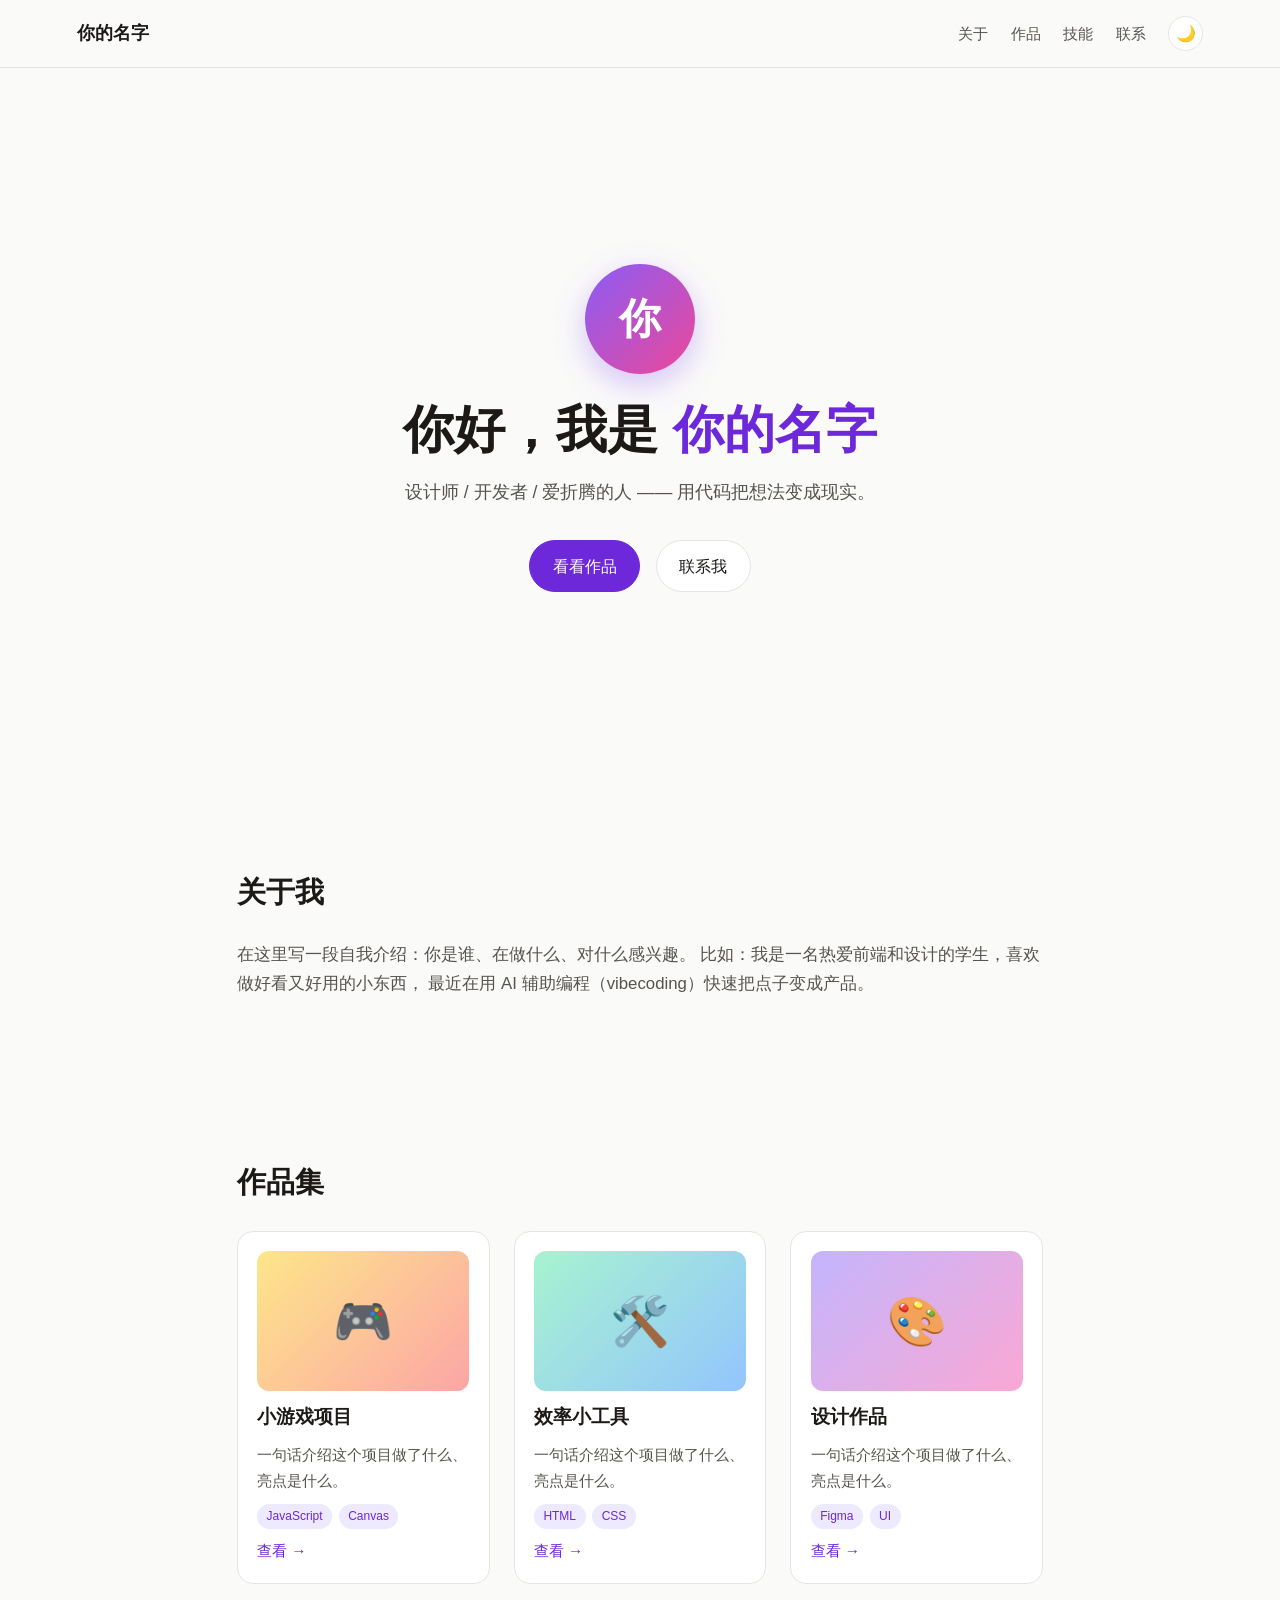
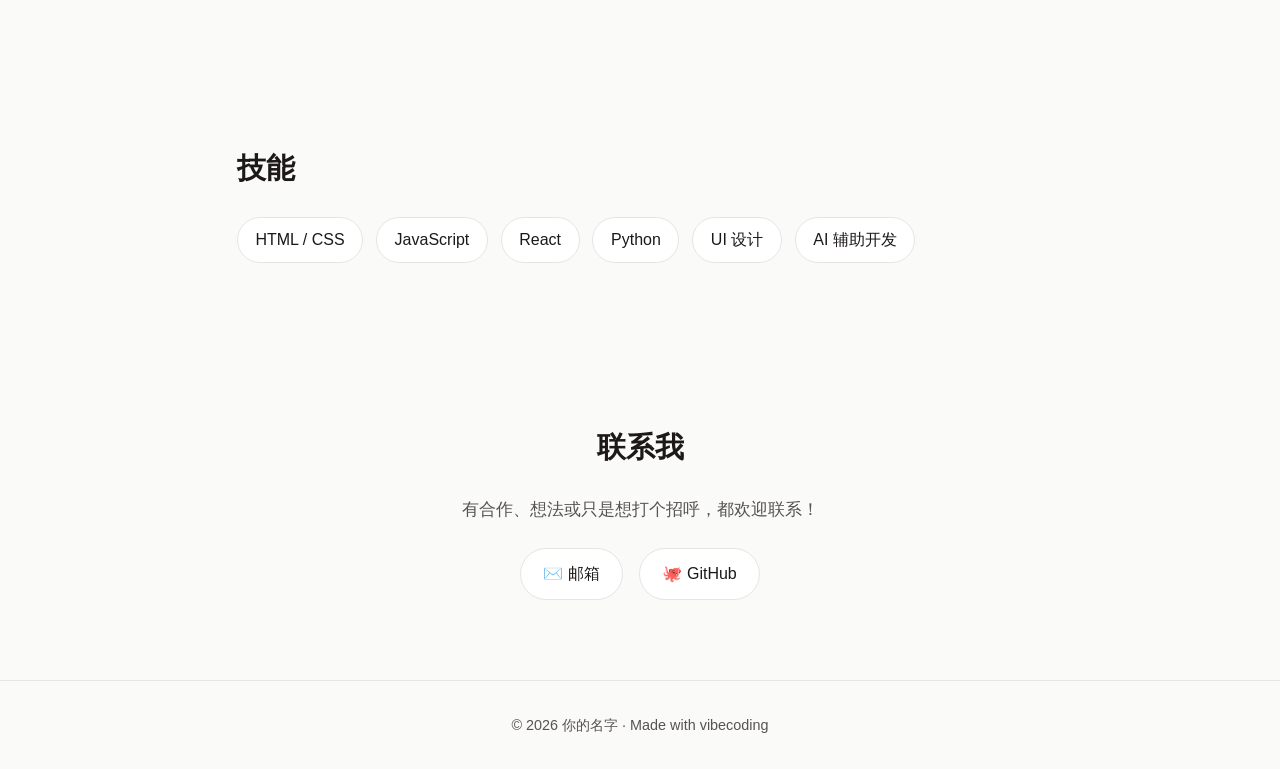
==== index.html @ b2f63c61 "Add personal homepage / portfolio Co-Authored-By: Claude Opus 5.5 <noreply@anthropic.com> Claude-Ses" ====
<!DOCTYPE html>
<html lang="zh-CN">
<head>
  <meta charset="UTF-8" />
  <meta name="viewport" content="width=device-width, initial-scale=1.0" />
  <title>你的名字 · 个人主页</title>
  <meta name="description" content="个人主页与作品集" />
  <link rel="stylesheet" href="style.css" />
</head>
<body>
  <header class="nav">
    <a class="logo" href="#top">你的名字</a>
    <nav>
      <a href="#about">关于</a>
      <a href="#projects">作品</a>
      <a href="#skills">技能</a>
      <a href="#contact">联系</a>
      <button id="theme-toggle" class="theme-toggle" aria-label="切换深浅色">🌙</button>
    </nav>
  </header>

  <main id="top">
    <section class="hero">
      <div class="avatar" aria-hidden="true">你</div>
      <h1>你好，我是 <span class="accent">你的名字</span></h1>
      <p class="tagline">设计师 / 开发者 / 爱折腾的人 —— 用代码把想法变成现实。</p>
      <div class="hero-actions">
        <a class="btn primary" href="#projects">看看作品</a>
        <a class="btn" href="#contact">联系我</a>
      </div>
    </section>

    <section id="about" class="section reveal">
      <h2>关于我</h2>
      <p>
        在这里写一段自我介绍：你是谁、在做什么、对什么感兴趣。
        比如：我是一名热爱前端和设计的学生，喜欢做好看又好用的小东西，
        最近在用 AI 辅助编程（vibecoding）快速把点子变成产品。
      </p>
    </section>

    <section id="projects" class="section reveal">
      <h2>作品集</h2>
      <div class="grid">
        <article class="card">
          <div class="card-cover c1">🎮</div>
          <h3>小游戏项目</h3>
          <p>一句话介绍这个项目做了什么、亮点是什么。</p>
          <div class="tags"><span>JavaScript</span><span>Canvas</span></div>
          <a class="card-link" href="#">查看 →</a>
        </article>
        <article class="card">
          <div class="card-cover c2">🛠️</div>
          <h3>效率小工具</h3>
          <p>一句话介绍这个项目做了什么、亮点是什么。</p>
          <div class="tags"><span>HTML</span><span>CSS</span></div>
          <a class="card-link" href="#">查看 →</a>
        </article>
        <article class="card">
          <div class="card-cover c3">🎨</div>
          <h3>设计作品</h3>
          <p>一句话介绍这个项目做了什么、亮点是什么。</p>
          <div class="tags"><span>Figma</span><span>UI</span></div>
          <a class="card-link" href="#">查看 →</a>
        </article>
      </div>
    </section>

    <section id="skills" class="section reveal">
      <h2>技能</h2>
      <ul class="skills">
        <li>HTML / CSS</li>
        <li>JavaScript</li>
        <li>React</li>
        <li>Python</li>
        <li>UI 设计</li>
        <li>AI 辅助开发</li>
      </ul>
    </section>

    <section id="contact" class="section reveal">
      <h2>联系我</h2>
      <p>有合作、想法或只是想打个招呼，都欢迎联系！</p>
      <div class="contact-links">
        <a class="btn" href="mailto:you@example.com">✉️ 邮箱</a>
        <a class="btn" href="https://github.com/" target="_blank" rel="noopener">🐙 GitHub</a>
      </div>
    </section>
  </main>

  <footer class="footer">
    © <span id="year"></span> 你的名字 · Made with vibecoding
  </footer>

  <script src="script.js"></script>
</body>
</html>
---- style.css ----
:root {
  --bg: #fafaf9;
  --fg: #1c1917;
  --muted: #57534e;
  --card: #ffffff;
  --border: #e7e5e4;
  --accent: #6d28d9;
  --accent-soft: #ede9fe;
}

[data-theme="dark"] {
  --bg: #0c0a09;
  --fg: #f5f5f4;
  --muted: #a8a29e;
  --card: #1c1917;
  --border: #292524;
  --accent: #a78bfa;
  --accent-soft: #2e1065;
}

* { box-sizing: border-box; margin: 0; padding: 0; }

html { scroll-behavior: smooth; }

body {
  font-family: -apple-system, BlinkMacSystemFont, "PingFang SC", "Microsoft YaHei", "Noto Sans SC", sans-serif;
  background: var(--bg);
  color: var(--fg);
  line-height: 1.7;
  transition: background .3s, color .3s;
}

a { color: inherit; text-decoration: none; }

/* 导航 */
.nav {
  position: sticky; top: 0; z-index: 10;
  display: flex; justify-content: space-between; align-items: center;
  padding: 1rem 6vw;
  background: color-mix(in srgb, var(--bg) 85%, transparent);
  backdrop-filter: blur(8px);
  border-bottom: 1px solid var(--border);
}
.logo { font-weight: 700; font-size: 1.1rem; }
.nav nav { display: flex; gap: 1.4rem; align-items: center; }
.nav nav a { color: var(--muted); font-size: .95rem; }
.nav nav a:hover { color: var(--accent); }
.theme-toggle {
  border: 1px solid var(--border); background: var(--card);
  border-radius: 999px; width: 2.2rem; height: 2.2rem; cursor: pointer; font-size: 1rem;
}

/* 首屏 */
.hero {
  min-height: 80vh;
  display: flex; flex-direction: column; justify-content: center; align-items: center;
  text-align: center; padding: 4rem 6vw;
}
.avatar {
  width: 110px; height: 110px; border-radius: 50%;
  display: grid; place-items: center;
  font-size: 2.6rem; font-weight: 700; color: #fff;
  background: linear-gradient(135deg, #8b5cf6, #ec4899);
  margin-bottom: 1.5rem;
  box-shadow: 0 10px 30px rgba(139, 92, 246, .35);
}
.hero h1 { font-size: clamp(2rem, 5vw, 3.2rem); line-height: 1.25; }
.accent { color: var(--accent); }
.tagline { color: var(--muted); margin: 1rem 0 2rem; font-size: 1.1rem; }
.hero-actions, .contact-links { display: flex; gap: 1rem; flex-wrap: wrap; justify-content: center; }

.btn {
  display: inline-block; padding: .7rem 1.4rem; border-radius: 999px;
  border: 1px solid var(--border); background: var(--card);
  font-weight: 500; transition: transform .2s, border-color .2s;
}
.btn:hover { transform: translateY(-2px); border-color: var(--accent); }
.btn.primary { background: var(--accent); color: #fff; border-color: var(--accent); }

/* 区块 */
.section { max-width: 960px; margin: 0 auto; padding: 5rem 6vw; }
.section h2 { font-size: 1.8rem; margin-bottom: 1.5rem; }
.section > p { color: var(--muted); font-size: 1.05rem; }
#contact { text-align: center; }
#contact > p { margin-bottom: 1.5rem; }

/* 作品卡片 */
.grid { display: grid; grid-template-columns: repeat(auto-fit, minmax(240px, 1fr)); gap: 1.5rem; }
.card {
  background: var(--card); border: 1px solid var(--border); border-radius: 16px;
  padding: 1.2rem; display: flex; flex-direction: column; gap: .6rem;
  transition: transform .25s, box-shadow .25s;
}
.card:hover { transform: translateY(-4px); box-shadow: 0 12px 30px rgba(0,0,0,.08); }
.card-cover {
  height: 140px; border-radius: 12px; display: grid; place-items: center; font-size: 3rem;
}
.c1 { background: linear-gradient(135deg, #fde68a, #fca5a5); }
.c2 { background: linear-gradient(135deg, #a7f3d0, #93c5fd); }
.c3 { background: linear-gradient(135deg, #c4b5fd, #f9a8d4); }
.card p { color: var(--muted); font-size: .95rem; flex: 1; }
.tags { display: flex; gap: .4rem; flex-wrap: wrap; }
.tags span {
  font-size: .75rem; padding: .15rem .6rem; border-radius: 999px;
  background: var(--accent-soft); color: var(--accent);
}
.card-link { color: var(--accent); font-weight: 500; font-size: .95rem; }

/* 技能 */
.skills { list-style: none; display: flex; flex-wrap: wrap; gap: .8rem; }
.skills li {
  padding: .5rem 1.1rem; border-radius: 999px;
  border: 1px solid var(--border); background: var(--card);
}

.footer { text-align: center; padding: 2rem; color: var(--muted); font-size: .9rem; border-top: 1px solid var(--border); }

/* 滚动出现动画 */
.reveal { opacity: 0; transform: translateY(24px); transition: opacity .7s, transform .7s; }
.reveal.visible { opacity: 1; transform: none; }

@media (max-width: 600px) {
  .nav nav a { display: none; }
}
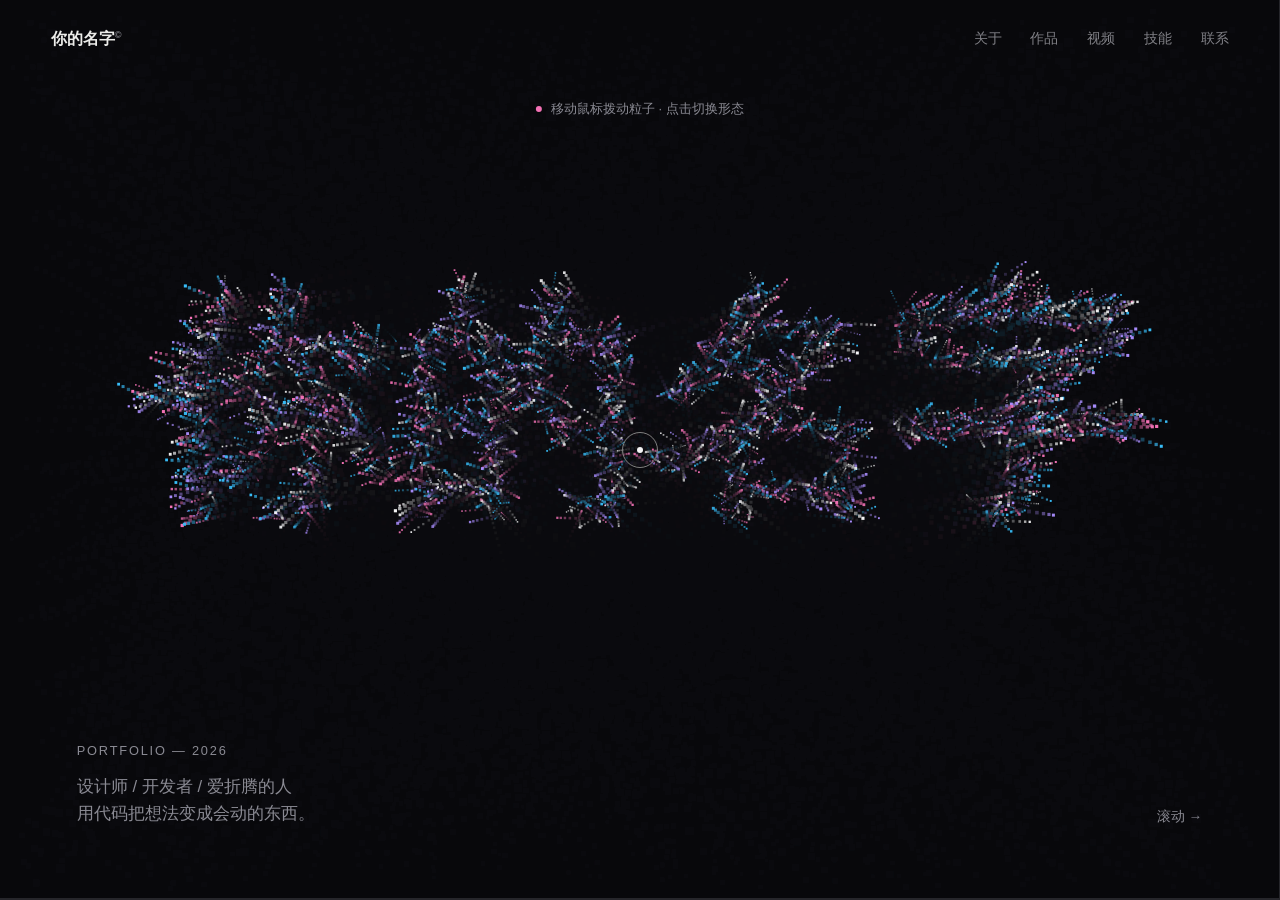
==== commit c2d4b28b: "Redesign as horizontal motion portfolio Particles that react to the mouse and morph on click, kineti" ====
--- a/index.html
+++ b/index.html
@@ -3,94 +3,103 @@
 <head>
   <meta charset="UTF-8" />
   <meta name="viewport" content="width=device-width, initial-scale=1.0" />
-  <title>你的名字 · 个人主页</title>
-  <meta name="description" content="个人主页与作品集" />
+  <title>你的名字 · Portfolio</title>
+  <meta name="description" content="个人主页与作品集 · 动效版" />
   <link rel="stylesheet" href="style.css" />
 </head>
 <body>
+  <!-- 自定义鼠标 -->
+  <div class="cursor-dot" aria-hidden="true"></div>
+  <div class="cursor-ring" aria-hidden="true"></div>
+
   <header class="nav">
-    <a class="logo" href="#top">你的名字</a>
+    <a class="logo" href="#hero" data-goto>你的名字<sup>©</sup></a>
     <nav>
-      <a href="#about">关于</a>
-      <a href="#projects">作品</a>
-      <a href="#skills">技能</a>
-      <a href="#contact">联系</a>
-      <button id="theme-toggle" class="theme-toggle" aria-label="切换深浅色">🌙</button>
+      <a href="#about" data-goto>关于</a>
+      <a href="#works" data-goto>作品</a>
+      <a href="#reel" data-goto>视频</a>
+      <a href="#skills" data-goto>技能</a>
+      <a href="#contact" data-goto>联系</a>
     </nav>
   </header>
 
-  <main id="top">
-    <section class="hero">
-      <div class="avatar" aria-hidden="true">你</div>
-      <h1>你好，我是 <span class="accent">你的名字</span></h1>
-      <p class="tagline">设计师 / 开发者 / 爱折腾的人 —— 用代码把想法变成现实。</p>
-      <div class="hero-actions">
-        <a class="btn primary" href="#projects">看看作品</a>
-        <a class="btn" href="#contact">联系我</a>
-      </div>
-    </section>
+  <div class="viewport">
+    <main class="track">
 
-    <section id="about" class="section reveal">
-      <h2>关于我</h2>
-      <p>
-        在这里写一段自我介绍：你是谁、在做什么、对什么感兴趣。
-        比如：我是一名热爱前端和设计的学生，喜欢做好看又好用的小东西，
-        最近在用 AI 辅助编程（vibecoding）快速把点子变成产品。
-      </p>
-    </section>
+      <!-- 1. 首屏：粒子 -->
+      <section id="hero" class="panel hero">
+        <canvas id="particles" aria-label="会随鼠标移动和点击变换形态的粒子动画"></canvas>
+        <div class="hero-meta">
+          <p class="eyebrow">Portfolio — 2026</p>
+          <p class="tagline">设计师 / 开发者 / 爱折腾的人<br />用代码把想法变成会动的东西。</p>
+        </div>
+        <p class="hint"><span class="hint-dot"></span>移动鼠标拨动粒子 · 点击切换形态</p>
+        <p class="scroll-hint">滚动 →</p>
+      </section>
 
-    <section id="projects" class="section reveal">
-      <h2>作品集</h2>
-      <div class="grid">
-        <article class="card">
-          <div class="card-cover c1">🎮</div>
-          <h3>小游戏项目</h3>
-          <p>一句话介绍这个项目做了什么、亮点是什么。</p>
-          <div class="tags"><span>JavaScript</span><span>Canvas</span></div>
-          <a class="card-link" href="#">查看 →</a>
-        </article>
-        <article class="card">
-          <div class="card-cover c2">🛠️</div>
-          <h3>效率小工具</h3>
-          <p>一句话介绍这个项目做了什么、亮点是什么。</p>
-          <div class="tags"><span>HTML</span><span>CSS</span></div>
-          <a class="card-link" href="#">查看 →</a>
-        </article>
-        <article class="card">
-          <div class="card-cover c3">🎨</div>
-          <h3>设计作品</h3>
-          <p>一句话介绍这个项目做了什么、亮点是什么。</p>
-          <div class="tags"><span>Figma</span><span>UI</span></div>
-          <a class="card-link" href="#">查看 →</a>
-        </article>
-      </div>
-    </section>
+      <!-- 2. 关于 -->
+      <section id="about" class="panel about">
+        <p class="eyebrow">01 — 关于我</p>
+        <h2 class="kinetic" data-text="把想法变成会动的东西"></h2>
+        <p class="lead">
+          在这里写一段自我介绍：你是谁、在做什么、对什么感兴趣。
+          比如：我是一名热爱前端和动效设计的学生，喜欢做好看又好玩的交互，
+          最近在用 AI 辅助编程（vibecoding）快速把点子变成产品。
+        </p>
+      </section>
 
-    <section id="skills" class="section reveal">
-      <h2>技能</h2>
-      <ul class="skills">
-        <li>HTML / CSS</li>
-        <li>JavaScript</li>
-        <li>React</li>
-        <li>Python</li>
-        <li>UI 设计</li>
-        <li>AI 辅助开发</li>
-      </ul>
-    </section>
+      <!-- 3. 作品 -->
+      <section id="works" class="panel works">
+        <p class="eyebrow">02 — 作品集 <span class="muted">（悬停播放）</span></p>
+        <div class="cards">
+          <article class="card" data-hover>
+            <div class="card-media"><video src="assets/showreel.mp4" muted loop playsinline preload="metadata" poster="assets/showreel-poster.jpg"></video></div>
+            <div class="card-body"><h3>小游戏项目</h3><p>一句话介绍这个项目做了什么。</p><span class="tag">JavaScript · Canvas</span></div>
+          </article>
+          <article class="card" data-hover>
+            <div class="card-media"><video src="assets/showreel.mp4" muted loop playsinline preload="metadata" poster="assets/showreel-poster.jpg" style="filter:hue-rotate(110deg)"></video></div>
+            <div class="card-body"><h3>效率小工具</h3><p>一句话介绍这个项目做了什么。</p><span class="tag">HTML · CSS</span></div>
+          </article>
+          <article class="card" data-hover>
+            <div class="card-media"><video src="assets/showreel.mp4" muted loop playsinline preload="metadata" poster="assets/showreel-poster.jpg" style="filter:hue-rotate(220deg)"></video></div>
+            <div class="card-body"><h3>动效设计</h3><p>一句话介绍这个项目做了什么。</p><span class="tag">Motion · UI</span></div>
+          </article>
+        </div>
+      </section>
 
-    <section id="contact" class="section reveal">
-      <h2>联系我</h2>
-      <p>有合作、想法或只是想打个招呼，都欢迎联系！</p>
-      <div class="contact-links">
-        <a class="btn" href="mailto:you@example.com">✉️ 邮箱</a>
-        <a class="btn" href="https://github.com/" target="_blank" rel="noopener">🐙 GitHub</a>
-      </div>
-    </section>
-  </main>
+      <!-- 4. 视频 -->
+      <section id="reel" class="panel reel">
+        <p class="eyebrow">03 — Showreel</p>
+        <div class="stage" data-hover>
+          <video id="reel-video" src="assets/showreel.mp4" poster="assets/showreel-poster.jpg" loop playsinline></video>
+          <button class="play" aria-label="播放 / 暂停"><span class="icon"></span><span class="label">播放</span></button>
+          <div class="timeline"><span></span></div>
+        </div>
+      </section>
 
-  <footer class="footer">
-    © <span id="year"></span> 你的名字 · Made with vibecoding
-  </footer>
+      <!-- 5. 技能 -->
+      <section id="skills" class="panel skills">
+        <p class="eyebrow">04 — 技能 <span class="muted">（滚得越快，跑得越快）</span></p>
+        <div class="marquee" data-dir="1"><div class="marquee-inner">HTML / CSS ✦ JavaScript ✦ React ✦ Canvas ✦ 动效设计 ✦ </div></div>
+        <div class="marquee outline" data-dir="-1"><div class="marquee-inner">Python ✦ UI 设计 ✦ Figma ✦ AI 辅助开发 ✦ Vibecoding ✦ </div></div>
+      </section>
+
+      <!-- 6. 联系 -->
+      <section id="contact" class="panel contact">
+        <p class="eyebrow">05 — 联系我</p>
+        <h2 class="big">一起做点<br /><em>好玩的东西</em>？</h2>
+        <div class="contact-links">
+          <a class="magnet" href="mailto:you@example.com" data-hover><span>✉ 邮箱</span></a>
+          <a class="magnet" href="https://github.com/" target="_blank" rel="noopener" data-hover><span>GitHub ↗</span></a>
+        </div>
+        <footer class="footer">© <span id="year"></span> 你的名字 · Made with vibecoding</footer>
+      </section>
+
+    </main>
+  </div>
+
+  <div class="progress" aria-hidden="true"><span></span></div>
+  <div class="rotate-tip">📱 横屏浏览体验更佳</div>
 
   <script src="script.js"></script>
 </body>
--- a/style.css
+++ b/style.css
@@ -1,124 +1,194 @@
 :root {
-  --bg: #fafaf9;
-  --fg: #1c1917;
-  --muted: #57534e;
-  --card: #ffffff;
-  --border: #e7e5e4;
-  --accent: #6d28d9;
-  --accent-soft: #ede9fe;
-}
-
-[data-theme="dark"] {
-  --bg: #0c0a09;
-  --fg: #f5f5f4;
-  --muted: #a8a29e;
-  --card: #1c1917;
-  --border: #292524;
-  --accent: #a78bfa;
-  --accent-soft: #2e1065;
+  --bg: #0b0b0d;
+  --fg: #f4f4f5;
+  --muted: #8a8a93;
+  --line: #26262b;
+  --violet: #a78bfa;
+  --pink: #f472b6;
+  --sky: #38bdf8;
+  --font: "Inter", -apple-system, BlinkMacSystemFont, "PingFang SC", "Microsoft YaHei", "Noto Sans SC", sans-serif;
 }
 
 * { box-sizing: border-box; margin: 0; padding: 0; }
 
-html { scroll-behavior: smooth; }
+html, body { height: 100%; overflow: hidden; }
 
 body {
-  font-family: -apple-system, BlinkMacSystemFont, "PingFang SC", "Microsoft YaHei", "Noto Sans SC", sans-serif;
+  font-family: var(--font);
   background: var(--bg);
   color: var(--fg);
-  line-height: 1.7;
-  transition: background .3s, color .3s;
+  line-height: 1.6;
+  -webkit-font-smoothing: antialiased;
+}
+
+@media (pointer: fine) {
+  body, a, button { cursor: none; }
 }
 
 a { color: inherit; text-decoration: none; }
+button { font: inherit; color: inherit; background: none; border: 0; }
 
-/* 导航 */
+/* ---------- 鼠标 ---------- */
+.cursor-dot, .cursor-ring {
+  position: fixed; top: 0; left: 0; z-index: 100; pointer-events: none;
+  border-radius: 50%; transform: translate(-50%, -50%);
+}
+.cursor-dot { width: 6px; height: 6px; background: var(--fg); }
+.cursor-ring {
+  width: 36px; height: 36px; border: 1px solid rgba(255,255,255,.5);
+  transition: width .25s, height .25s, background .25s, border-color .25s;
+  mix-blend-mode: difference;
+}
+body.hovering .cursor-ring { width: 72px; height: 72px; background: #fff; border-color: #fff; }
+body.pressing .cursor-ring { width: 24px; height: 24px; }
+@media (pointer: coarse) { .cursor-dot, .cursor-ring { display: none; } }
+
+.ripple {
+  position: fixed; z-index: 99; pointer-events: none;
+  width: 10px; height: 10px; border-radius: 50%;
+  border: 1px solid var(--violet);
+  transform: translate(-50%, -50%);
+  animation: ripple .7s ease-out forwards;
+}
+@keyframes ripple { to { width: 160px; height: 160px; opacity: 0; } }
+
+/* ---------- 导航 ---------- */
 .nav {
-  position: sticky; top: 0; z-index: 10;
+  position: fixed; inset: 0 0 auto 0; z-index: 50;
   display: flex; justify-content: space-between; align-items: center;
-  padding: 1rem 6vw;
-  background: color-mix(in srgb, var(--bg) 85%, transparent);
-  backdrop-filter: blur(8px);
-  border-bottom: 1px solid var(--border);
+  padding: 1.6rem 4vw; mix-blend-mode: difference;
 }
-.logo { font-weight: 700; font-size: 1.1rem; }
-.nav nav { display: flex; gap: 1.4rem; align-items: center; }
-.nav nav a { color: var(--muted); font-size: .95rem; }
-.nav nav a:hover { color: var(--accent); }
-.theme-toggle {
-  border: 1px solid var(--border); background: var(--card);
-  border-radius: 999px; width: 2.2rem; height: 2.2rem; cursor: pointer; font-size: 1rem;
+.logo { font-weight: 700; letter-spacing: -.01em; }
+.logo sup { font-size: .6em; color: var(--muted); }
+.nav nav { display: flex; gap: 1.8rem; font-size: .9rem; }
+.nav nav a { color: var(--muted); transition: color .2s; position: relative; }
+.nav nav a.active, .nav nav a:hover { color: var(--fg); }
+.nav nav a.active::after {
+  content: ""; position: absolute; left: 50%; bottom: -8px; width: 4px; height: 4px;
+  border-radius: 50%; background: var(--fg); transform: translateX(-50%);
 }
 
-/* 首屏 */
-.hero {
-  min-height: 80vh;
-  display: flex; flex-direction: column; justify-content: center; align-items: center;
-  text-align: center; padding: 4rem 6vw;
+/* ---------- 横向轨道 ---------- */
+.viewport { position: fixed; inset: 0; overflow: hidden; }
+.track { display: flex; height: 100%; width: max-content; will-change: transform; }
+.panel {
+  position: relative; flex: 0 0 100vw; height: 100vh;
+  padding: 7rem 6vw 5rem; display: flex; flex-direction: column; justify-content: center;
+  border-right: 1px solid var(--line);
 }
-.avatar {
-  width: 110px; height: 110px; border-radius: 50%;
-  display: grid; place-items: center;
-  font-size: 2.6rem; font-weight: 700; color: #fff;
-  background: linear-gradient(135deg, #8b5cf6, #ec4899);
-  margin-bottom: 1.5rem;
-  box-shadow: 0 10px 30px rgba(139, 92, 246, .35);
+.eyebrow { font-size: .8rem; letter-spacing: .14em; text-transform: uppercase; color: var(--muted); margin-bottom: 2rem; }
+.muted { color: #55555c; text-transform: none; letter-spacing: 0; }
+
+.progress { position: fixed; left: 0; right: 0; bottom: 0; height: 2px; background: var(--line); z-index: 50; }
+.progress span { display: block; height: 100%; width: 0; background: linear-gradient(90deg, var(--violet), var(--pink), var(--sky)); }
+
+/* ---------- 1. 首屏 ---------- */
+.hero { padding: 0; }
+#particles { position: absolute; inset: 0; width: 100%; height: 100%; }
+.hero-meta { position: absolute; left: 6vw; bottom: 4.5rem; pointer-events: none; }
+.hero-meta .eyebrow { margin-bottom: .8rem; }
+.tagline { color: var(--muted); font-size: 1.05rem; }
+.hint {
+  position: absolute; left: 50%; top: 6.2rem; transform: translateX(-50%);
+  font-size: .8rem; color: var(--muted); display: flex; align-items: center; gap: .6rem;
+  pointer-events: none; white-space: nowrap;
 }
-.hero h1 { font-size: clamp(2rem, 5vw, 3.2rem); line-height: 1.25; }
-.accent { color: var(--accent); }
-.tagline { color: var(--muted); margin: 1rem 0 2rem; font-size: 1.1rem; }
-.hero-actions, .contact-links { display: flex; gap: 1rem; flex-wrap: wrap; justify-content: center; }
+.hint-dot { width: 6px; height: 6px; border-radius: 50%; background: var(--pink); animation: pulse 1.6s infinite; }
+@keyframes pulse { 50% { opacity: .2; transform: scale(1.8); } }
+.scroll-hint {
+  position: absolute; right: 6vw; bottom: 4.5rem; font-size: .85rem; color: var(--muted);
+  animation: nudge 1.8s ease-in-out infinite; pointer-events: none;
+}
+@keyframes nudge { 50% { transform: translateX(10px); } }
 
-.btn {
-  display: inline-block; padding: .7rem 1.4rem; border-radius: 999px;
-  border: 1px solid var(--border); background: var(--card);
-  font-weight: 500; transition: transform .2s, border-color .2s;
+/* ---------- 2. 关于 ---------- */
+.kinetic {
+  font-size: clamp(2.6rem, 7vw, 6.5rem); line-height: 1.1; font-weight: 800;
+  letter-spacing: -.02em; max-width: 80vw; margin-bottom: 2.5rem;
 }
-.btn:hover { transform: translateY(-2px); border-color: var(--accent); }
-.btn.primary { background: var(--accent); color: #fff; border-color: var(--accent); }
+.kinetic span { display: inline-block; transform-origin: 50% 80%; will-change: transform; }
+.lead { max-width: 640px; color: var(--muted); font-size: 1.1rem; }
 
-/* 区块 */
-.section { max-width: 960px; margin: 0 auto; padding: 5rem 6vw; }
-.section h2 { font-size: 1.8rem; margin-bottom: 1.5rem; }
-.section > p { color: var(--muted); font-size: 1.05rem; }
-#contact { text-align: center; }
-#contact > p { margin-bottom: 1.5rem; }
+/* ---------- 3. 作品 ---------- */
+.works { flex-basis: 140vw; }
+.cards { display: flex; gap: 3vw; perspective: 1200px; }
+.card {
+  flex: 1; min-width: 0; border-radius: 20px; overflow: hidden;
+  background: #141417; border: 1px solid var(--line);
+  transform-style: preserve-3d; transition: transform .15s ease-out, border-color .3s;
+}
+.card:hover { border-color: #3f3f46; }
+.card-media { aspect-ratio: 16 / 10; overflow: hidden; }
+.card-media video { width: 100%; height: 100%; object-fit: cover; display: block; transform: scale(1.05); transition: transform .6s; }
+.card:hover .card-media video { transform: scale(1); }
+.card-body { padding: 1.3rem 1.5rem 1.6rem; transform: translateZ(30px); }
+.card-body h3 { font-size: 1.3rem; margin-bottom: .3rem; }
+.card-body p { color: var(--muted); font-size: .95rem; margin-bottom: .8rem; }
+.tag { font-size: .75rem; color: var(--violet); letter-spacing: .04em; }
 
-/* 作品卡片 */
-.grid { display: grid; grid-template-columns: repeat(auto-fit, minmax(240px, 1fr)); gap: 1.5rem; }
-.card {
-  background: var(--card); border: 1px solid var(--border); border-radius: 16px;
-  padding: 1.2rem; display: flex; flex-direction: column; gap: .6rem;
-  transition: transform .25s, box-shadow .25s;
+/* ---------- 4. 视频 ---------- */
+.stage {
+  position: relative; width: min(100%, calc((100vh - 15rem) * 16 / 9)); aspect-ratio: 16 / 9;
+  margin: 0 auto; border-radius: 24px; overflow: hidden; background: #000;
 }
-.card:hover { transform: translateY(-4px); box-shadow: 0 12px 30px rgba(0,0,0,.08); }
-.card-cover {
-  height: 140px; border-radius: 12px; display: grid; place-items: center; font-size: 3rem;
+.stage video { width: 100%; height: 100%; object-fit: cover; display: block; }
+.play {
+  position: absolute; left: 50%; top: 50%; width: 120px; height: 120px; margin: -60px 0 0 -60px;
+  border-radius: 50%; background: rgba(255,255,255,.92); color: #000;
+  display: grid; place-items: center; pointer-events: none;
+  transition: width .3s, height .3s, margin .3s, background .3s;
 }
-.c1 { background: linear-gradient(135deg, #fde68a, #fca5a5); }
-.c2 { background: linear-gradient(135deg, #a7f3d0, #93c5fd); }
-.c3 { background: linear-gradient(135deg, #c4b5fd, #f9a8d4); }
-.card p { color: var(--muted); font-size: .95rem; flex: 1; }
-.tags { display: flex; gap: .4rem; flex-wrap: wrap; }
-.tags span {
-  font-size: .75rem; padding: .15rem .6rem; border-radius: 999px;
-  background: var(--accent-soft); color: var(--accent);
+.play .label { position: absolute; bottom: 24px; font-size: .7rem; font-weight: 600; letter-spacing: .1em; }
+.play .icon {
+  width: 0; height: 0; margin-left: 6px; margin-top: -10px;
+  border-style: solid; border-width: 14px 0 14px 24px; border-color: transparent transparent transparent #000;
+  transition: all .25s;
 }
-.card-link { color: var(--accent); font-weight: 500; font-size: .95rem; }
+.stage.playing .play { width: 76px; height: 76px; margin: -38px 0 0 -38px; background: rgba(255,255,255,.18); color: #fff; }
+.stage.playing .play .label { display: none; }
+.stage.playing .play .icon {
+  width: 18px; height: 22px; margin: 0; border: 0;
+  border-left: 6px solid #fff; border-right: 6px solid #fff;
+}
+.stage.playing:not(:hover) .play { opacity: 0; }
+.timeline { position: absolute; left: 0; right: 0; bottom: 0; height: 4px; background: rgba(255,255,255,.15); }
+.timeline span { display: block; height: 100%; width: 0; background: #fff; }
 
-/* 技能 */
-.skills { list-style: none; display: flex; flex-wrap: wrap; gap: .8rem; }
-.skills li {
-  padding: .5rem 1.1rem; border-radius: 999px;
-  border: 1px solid var(--border); background: var(--card);
+/* ---------- 5. 技能 ---------- */
+.skills { flex-basis: 120vw; overflow: hidden; }
+.marquee { white-space: nowrap; font-size: clamp(3rem, 10vw, 9rem); font-weight: 800; line-height: 1.15; letter-spacing: -.02em; }
+.marquee-inner { display: inline-block; will-change: transform; }
+.marquee.outline { color: transparent; -webkit-text-stroke: 1.5px var(--violet); }
+
+/* ---------- 6. 联系 ---------- */
+.big { font-size: clamp(3rem, 8vw, 7.5rem); line-height: 1.05; font-weight: 800; letter-spacing: -.03em; margin-bottom: 3rem; }
+.big em {
+  font-style: normal;
+  background: linear-gradient(90deg, var(--violet), var(--pink), var(--sky));
+  -webkit-background-clip: text; background-clip: text; color: transparent;
 }
+.contact-links { display: flex; gap: 1.5rem; flex-wrap: wrap; }
+.magnet {
+  display: inline-grid; place-items: center; width: 160px; height: 160px; border-radius: 50%;
+  border: 1px solid #3f3f46; font-weight: 600; transition: background .3s, color .3s, border-color .3s;
+}
+.magnet span { display: inline-block; pointer-events: none; }
+.magnet:hover { background: var(--fg); color: var(--bg); border-color: var(--fg); }
+.footer { position: absolute; left: 6vw; bottom: 2rem; color: #55555c; font-size: .85rem; }
 
-.footer { text-align: center; padding: 2rem; color: var(--muted); font-size: .9rem; border-top: 1px solid var(--border); }
+/* ---------- 竖屏提示 ---------- */
+.rotate-tip {
+  display: none; position: fixed; left: 50%; bottom: 1.2rem; transform: translateX(-50%); z-index: 60;
+  padding: .5rem 1rem; border-radius: 999px; background: #1f1f23; color: var(--muted); font-size: .8rem;
+}
+@media (orientation: portrait) and (max-width: 820px) {
+  .rotate-tip { display: block; animation: fadeout 1s 4s forwards; }
+  .nav nav { display: none; }
+  .works, .skills { flex-basis: 220vw; }
+  .cards { gap: 5vw; }
+}
+@keyframes fadeout { to { opacity: 0; visibility: hidden; } }
 
-/* 滚动出现动画 */
-.reveal { opacity: 0; transform: translateY(24px); transition: opacity .7s, transform .7s; }
-.reveal.visible { opacity: 1; transform: none; }
-
-@media (max-width: 600px) {
-  .nav nav a { display: none; }
+@media (prefers-reduced-motion: reduce) {
+  .hint-dot, .scroll-hint { animation: none; }
 }
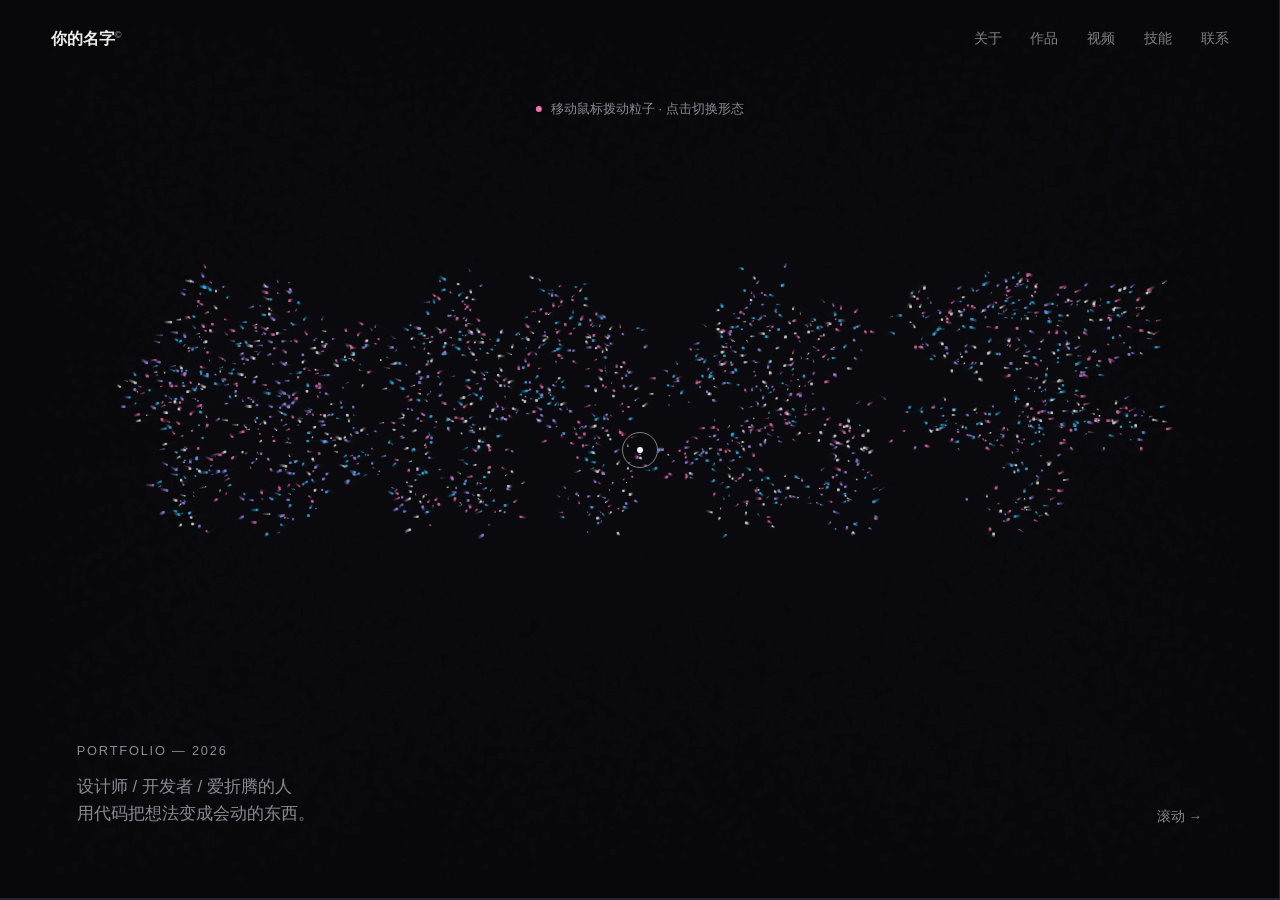
==== commit 9578de13: "Add 灰鲸号 and 星际拾光 to the works section Co-Authored-By: Claude Opus 5.5 <noreply@anthropic.com> Claude" ====
--- a/index.html
+++ b/index.html
@@ -52,14 +52,14 @@
       <section id="works" class="panel works">
         <p class="eyebrow">02 — 作品集 <span class="muted">（悬停播放）</span></p>
         <div class="cards">
-          <article class="card" data-hover>
-            <div class="card-media"><video src="assets/showreel.mp4" muted loop playsinline preload="metadata" poster="assets/showreel-poster.jpg"></video></div>
-            <div class="card-body"><h3>小游戏项目</h3><p>一句话介绍这个项目做了什么。</p><span class="tag">JavaScript · Canvas</span></div>
-          </article>
-          <article class="card" data-hover>
-            <div class="card-media"><video src="assets/showreel.mp4" muted loop playsinline preload="metadata" poster="assets/showreel-poster.jpg" style="filter:hue-rotate(110deg)"></video></div>
-            <div class="card-body"><h3>效率小工具</h3><p>一句话介绍这个项目做了什么。</p><span class="tag">HTML · CSS</span></div>
-          </article>
+          <a class="card card-link" data-hover href="https://bjh-ai-app.cdn.bcebos.com/app_file/second_final/3077e070ccba2cd5981fe6abc1317f5c/index.html" target="_blank" rel="noopener">
+            <div class="card-media"><img src="assets/works/huijing.jpg" alt="灰鲸号：灯塔与月光首演 游戏画面" loading="lazy" /></div>
+            <div class="card-body"><h3>灰鲸号：灯塔与月光首演</h3><p>第一人称航海探索：在船上走动、瞭望、收集航海日志，跟着剧情点亮灯塔。</p><span class="tag">3D 探索 · 剧情</span><span class="open">去玩 ↗</span></div>
+          </a>
+          <a class="card card-link" data-hover href="https://bjh-ai-app.cdn.bcebos.com/app_file/second_final/43a68af08e98da9e9ae43eb43542eea4/index.html" target="_blank" rel="noopener">
+            <div class="card-media"><img src="assets/works/xingji.jpg" alt="星际拾光 · 星区远征 游戏画面" loading="lazy" /></div>
+            <div class="card-body"><h3>星际拾光 · 星区远征</h3><p>驾驶飞船穿越三个星区，冲刺破岩、连击拾星、选择升级，挑战无尽航行。</p><span class="tag">动作 · 街机</span><span class="open">去玩 ↗</span></div>
+          </a>
           <article class="card" data-hover>
             <div class="card-media"><video src="assets/showreel.mp4" muted loop playsinline preload="metadata" poster="assets/showreel-poster.jpg" style="filter:hue-rotate(220deg)"></video></div>
             <div class="card-body"><h3>动效设计</h3><p>一句话介绍这个项目做了什么。</p><span class="tag">Motion · UI</span></div>
--- a/style.css
+++ b/style.css
@@ -121,6 +121,11 @@
 .card-media { aspect-ratio: 16 / 10; overflow: hidden; }
 .card-media video { width: 100%; height: 100%; object-fit: cover; display: block; transform: scale(1.05); transition: transform .6s; }
 .card:hover .card-media video { transform: scale(1); }
+.card-link { display: block; color: inherit; text-decoration: none; }
+.card-media img { width: 100%; height: 100%; object-fit: cover; display: block; transform: scale(1.05); transition: transform .6s; }
+.card:hover .card-media img { transform: scale(1); }
+.card-body .open { float: right; font-size: .85rem; color: var(--muted); transition: color .3s; }
+.card:hover .card-body .open { color: inherit; }
 .card-body { padding: 1.3rem 1.5rem 1.6rem; transform: translateZ(30px); }
 .card-body h3 { font-size: 1.3rem; margin-bottom: .3rem; }
 .card-body p { color: var(--muted); font-size: .95rem; margin-bottom: .8rem; }
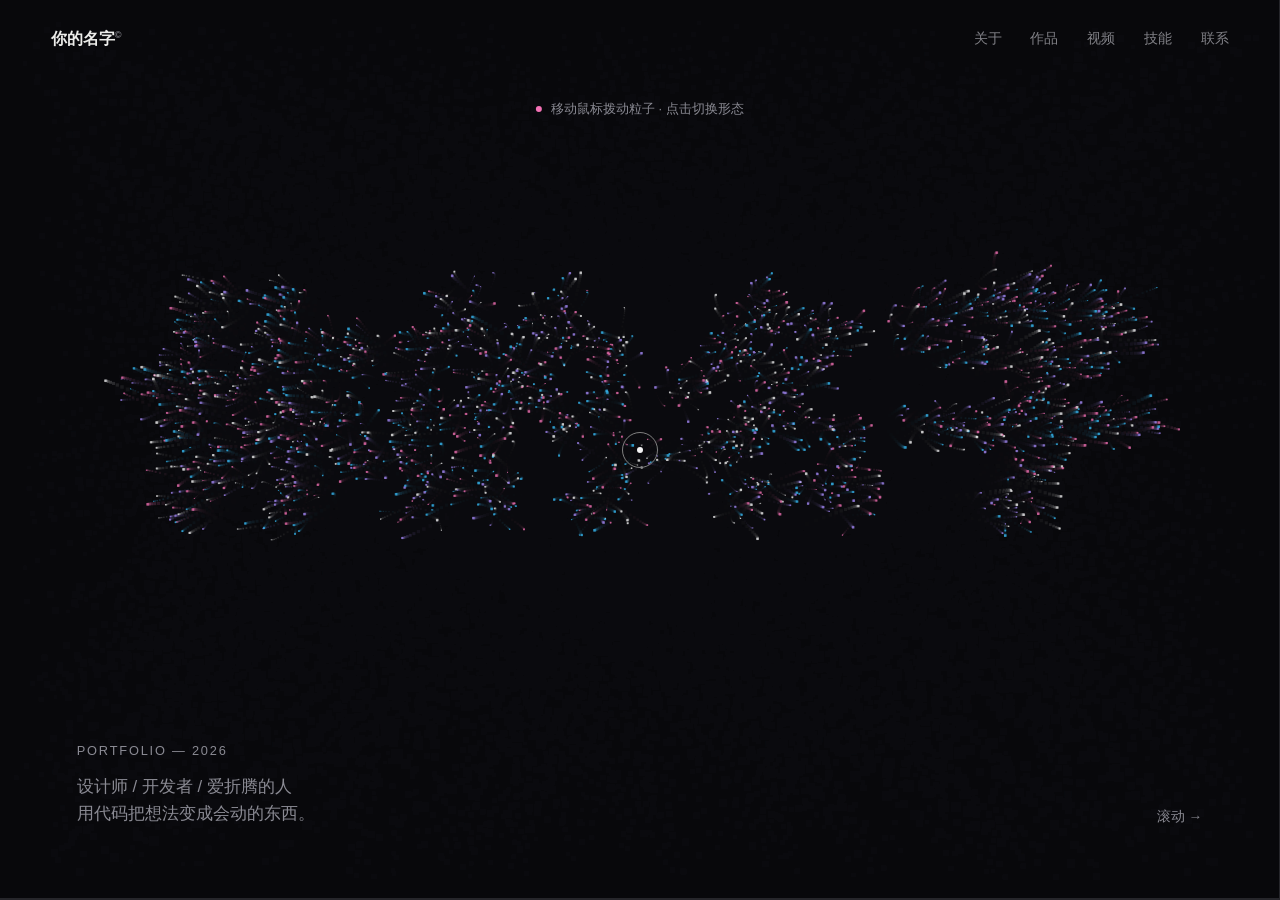
==== commit 8aa1892d: "Add 合成小屋 to the works section Co-Authored-By: Claude Opus 5.5 <noreply@anthropic.com> Claude-Session" ====
--- a/index.html
+++ b/index.html
@@ -60,10 +60,10 @@
             <div class="card-media"><img src="assets/works/xingji.jpg" alt="星际拾光 · 星区远征 游戏画面" loading="lazy" /></div>
             <div class="card-body"><h3>星际拾光 · 星区远征</h3><p>驾驶飞船穿越三个星区，冲刺破岩、连击拾星、选择升级，挑战无尽航行。</p><span class="tag">动作 · 街机</span><span class="open">去玩 ↗</span></div>
           </a>
-          <article class="card" data-hover>
-            <div class="card-media"><video src="assets/showreel.mp4" muted loop playsinline preload="metadata" poster="assets/showreel-poster.jpg" style="filter:hue-rotate(220deg)"></video></div>
-            <div class="card-body"><h3>动效设计</h3><p>一句话介绍这个项目做了什么。</p><span class="tag">Motion · UI</span></div>
-          </article>
+          <a class="card card-link" data-hover href="merge-house/index.html" target="_blank" rel="noopener">
+            <div class="card-media"><img src="assets/works/merge-house.jpg" alt="合成小屋 开始界面" loading="lazy" /></div>
+            <div class="card-body"><h3>合成小屋</h3><p>拖动合成建材，从空地盖起 6 栋风格小屋，72 关步数挑战。</p><span class="tag">合成 · 休闲解谜</span><span class="open">去玩 ↗</span></div>
+          </a>
         </div>
       </section>
 
